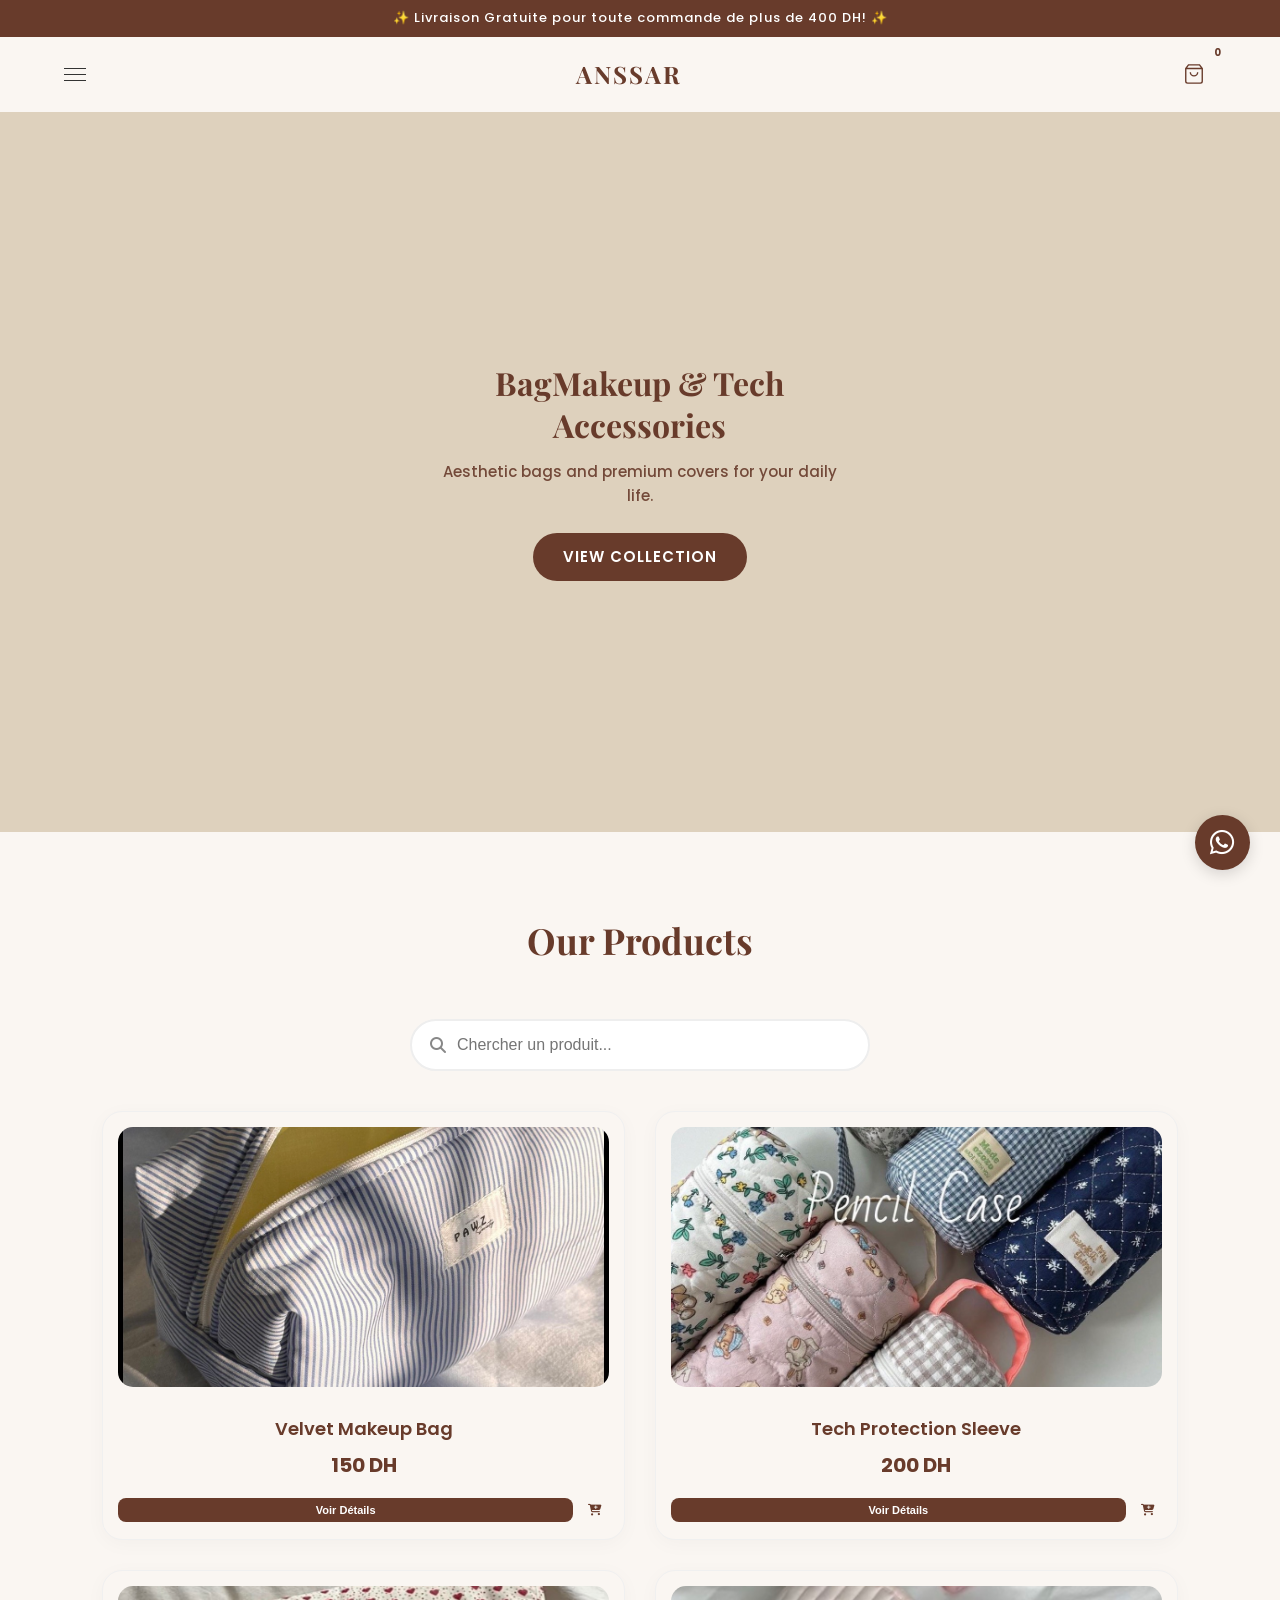
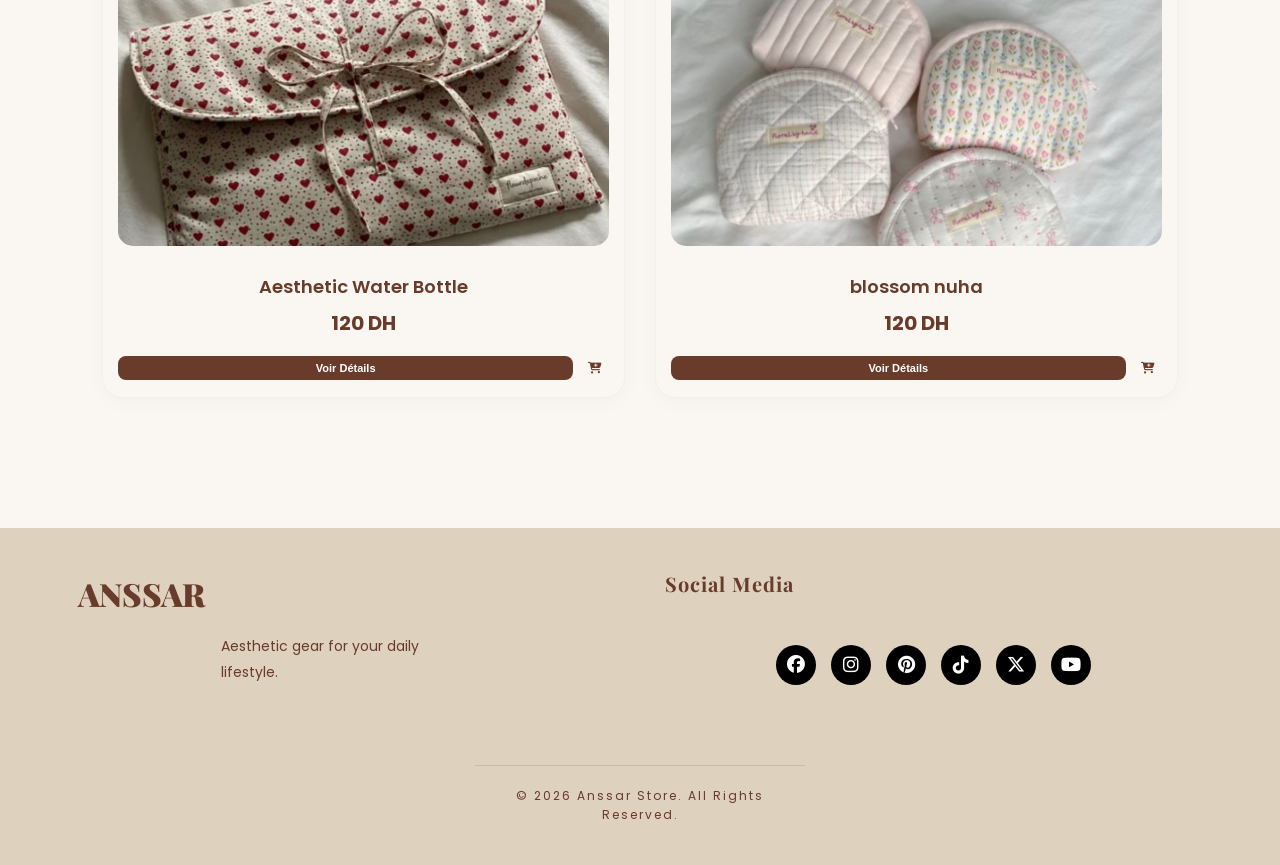
==== index.html @ c1b4f1a2 "Add files via upload" ====
<!DOCTYPE html>
<html lang="fr">
<head>
    <meta charset="UTF-8">
    <meta name="viewport" content="width=device-width, initial-scale=1.0">
    <title>Anssar Store</title>
    <link rel="stylesheet" href="style.css">
    <link rel="stylesheet" href="https://cdnjs.cloudflare.com/ajax/libs/font-awesome/6.5.1/css/all.min.css">
</head>
<body>
    <div class="promo-banner">
        <p>✨ Livraison Gratuite pour toute commande de plus de 400 DH! ✨</p>
    </div>
    <a href="https://wa.me/212650527938" class="whatsapp-float" target="_blank">
        <i class="fa-brands fa-whatsapp"></i>
    </a>

    <div id="overlay" class="cart-overlay" onclick="closeCart()"></div>

    <header class="header">
        <nav class="main-nav">
    <div class="nav-left">
        <button class="menu-toggle" id="menuBtn">
            <span></span>
            <span></span>
            <span></span>
        </button>
    </div>
    <div class="nav-center">
        <a href="#" class="logo">ANSSAR</a>
    </div>

    <div class="nav-right">
        <a href="#" class="cart-icon" id="cart-nav" onclick="openCart(); return false;">
    <svg viewBox="0 0 24 24">
        <path d="M6 2L3 6v14a2 2 0 002 2h14a2 2 0 002-2V6l-3-4H6zM3 6h18M16 10a4 4 0 01-8 0" />
    </svg>
    <span id="cart-count">0</span>
</a>
    </div>
</nav>

<div class="sidebar" id="sidebar">
    <button class="close-sidebar">&times;</button>
    <ul>
        <li><a href="#">Home</a></li>
        <li><a href="#">Shop</a></li>
        <li><a href="#">About</a></li>
        <li><a href="#">Contact</a></li>
    </ul>
</div>
    </header>

    <section id="home" class="hero">
        <div class="hero-content">
            <h1>BagMakeup & Tech Accessories</h1>
            <p>Aesthetic bags and premium covers for your daily life.</p>
            <a href="#products" class="btn-main">View Collection</a>
        </div>
    </section>
<section id="products">
    <h2 class="section-title">Our Products</h2>
    
    <div class="search-container">
        <i class="fa-solid fa-magnifying-glass"></i>
        <input type="text" id="searchInput" placeholder="Chercher un produit..." onkeyup="searchProducts()">
    </div>

    <div class="product-grid" id="main-products">
        </div>
</section>

    <div id="product-modal" class="modal">
        <div class="modal-content">
            <span class="close-modal" onclick="closeProductModal()">&times;</span>
            <div class="modal-body">
                <div class="product-gallery">
                    <img id="main-modal-img" src="" alt="Product Image">
                </div>
                <div class="product-details">
                    <div class="trust-badges">
    <div class="badge-item">
        <i class="fa-solid fa-truck-fast"></i>
        <span>Livraison Rapide</span>
    </div>
    <div class="badge-item">
        <i class="fa-solid fa-hand-holding-dollar"></i>
        <span>Paiement à la livraison</span>
    </div>
    <div class="badge-item">
        <i class="fa-solid fa-shield-halved"></i>
        <span>Qualité Garantie</span>
    </div>
</div>
                    <h2 id="modal-title"></h2>
                    <p class="modal-price" id="modal-price"></p>
                    <div class="size-selector">
    <p>Choisir la taille :</p>
    <div class="size-options">
        <button class="size-btn" onclick="selectSize('S', this)">S</button>
        <button class="size-btn" onclick="selectSize('M', this)">M</button>
        <button class="size-btn" onclick="selectSize('L', this)">L</button>
    </div>
    <span id="size-error">Veuillez choisir une taille avant d'ajouter.</span>
</div>
                    <p id="modal-desc" class="modal-desc"></p>
                    <button class="btn-buy" id="modal-add-btn">Add to Cart</button>
                </div>
            </div>
        </div>
    </div>

    <section id="cart-section">
        <div class="cart-container">
            <div class="cart-header">
                <h2>Votre Panier</h2>
                <button onclick="closeCart()" class="close-x-btn">&times;</button>
            </div>
            
            <div id="cart-items">
                <p class="cart-empty-msg">Votre panier est vide.</p>
            </div>
            
            <p class="total-text"><strong>Total: <span id="total-price">0</span> DH</strong></p>

            <button id="confirm-order-btn" onclick="showCheckoutForm()" style="display: none;">Confirmer la sélection</button>

            <div id="checkout-form-area" style="display: none;">
                <h3>Informations de Livraison</h3>
                <form id="order-form">
                    <div class="input-group">
                        <label> Nom Complet</label>
                        <input type="text" id="name" placeholder="Entrez votre nom complet" required>
                    </div>
                    <div class="input-group">
                        <label> Téléphone (WhatsApp)</label>
                        <input type="tel" id="phone" placeholder="Ex: 06XXXXXXXX" required>
                    </div>
                    <div class="input-group">
                        <label> Ville</label>
                        <input type="text" id="city" placeholder="Ex: Casablanca" required>
                    </div>
                    <div class="input-group">
                        <label> Adresse complète</label>
                        <textarea id="address" placeholder="N° maison, Quartier, Rue..." required></textarea>
                    </div>
                    <button type="submit" class="whatsapp-btn">Confirmer sur WhatsApp</button>
                </form>
            </div>
        </div>
    </section>

    <footer id="contact">
        <div class="footer-container">
            <div class="footer-info">
                <div class="logo">ANSSAR</div>
                <p>Aesthetic gear for your daily lifestyle.</p>
            </div>
            <div class="footer-social">
                <h4>Social Media</h4>
                <div class="social-icons-row">
                    <a href="#" target="_blank"><i class="fa-brands fa-facebook"></i></a>
                    <a href="#" target="_blank"><i class="fa-brands fa-instagram"></i></a>
                    <a href="#" target="_blank"><i class="fa-brands fa-pinterest"></i></a>
                    <a href="#" target="_blank"><i class="fa-brands fa-tiktok"></i></a>
                    <a href="#" target="_blank"><i class="fa-brands fa-x-twitter"></i></a>
                    <a href="#" target="_blank"><i class="fa-brands fa-youtube"></i></a>
                </div>
            </div>
        </div>
        <div class="footer-bottom">
            <p>&copy; 2026 Anssar Store. All Rights Reserved.</p>
        </div>
    </footer>

    <script src="script.js"></script>
</body>
</html>
---- style.css ----
/* ========== FONTS ========== */
@import url('https://fonts.googleapis.com/css2?family=Playfair+Display:wght@700&family=Poppins:wght@300;400;600&display=swap');

/* ========== VARIABLES ========== */
:root {
    --primary: #683B2B;
    --primary-dark: #4a2920;
    --accent: #D49E8D;
    --bg: #FAF6F2;
    --hero-bg: #DED1BD;
    --footer-bg: #b3b3b3;
}

/* ========== RESET & BASE ========== */
* {
    margin: 0;
    padding: 0;
    box-sizing: border-box;
}

html, body {
    width: 100%;
    max-width: 100vw;
    overflow-x: hidden;
    position: relative;
    -webkit-overflow-scrolling: touch;
}

body {
    font-family: 'Poppins', sans-serif;
    line-height: 1.6;
    background-color: var(--bg);
    color: var(--primary);
}

.no-scroll {
    overflow: hidden;
    height: 100vh;
}

.modal, .cart-overlay, #cart-section {
    position: fixed;
}

/* ========== NAVIGATION ========== */
nav, .main-nav {
    background-color: var(--bg);
    border: none;
}

.main-nav {
    display: flex;
    justify-content: space-between;
    align-items: center;
    padding: 15px 5%;
    position: sticky;
    top: 0;
    z-index: 1000;
    border-bottom: none;
    box-shadow: none;
}

.nav-left,
.nav-right {
    flex: 0 0 auto;
}
.nav-center {
    flex: 1;
    display: flex;
    justify-content: center;
}

.nav-center .logo,
.logo {
    font-family: 'Playfair Display', serif;
    font-size: 32px;
    font-weight: 900;
    color: var(--primary);
    letter-spacing: 0;
    text-transform: uppercase;
    text-decoration: none;
}

.nav-center .logo {
    font-size: 24px;
    font-weight: 700;
    letter-spacing: 2px;
}

nav ul {
    display: flex;
    list-style: none;
    align-items: center;
}

nav ul li {
    margin-left: 25px;
}

nav ul li a {
    text-decoration: none;
    color: var(--primary);
    font-weight: 500;
    transition: 0.3s;
    font-size: 15px;
}

nav ul li a:hover,
#cart-nav:hover {
    color: var(--accent);
}

#cart-nav {
    cursor: pointer;
}
#cart-nav:hover {
    opacity: 0.9;
}

.nav-right svg {
    stroke: #333;
    width: 24px;
    height: 24px;
    vertical-align: middle;
}

.menu-toggle {
    display: flex;
    flex-direction: column;
    gap: 5px;
    background: none;
    border: none;
    cursor: pointer;
}

.menu-toggle span {
    width: 22px;
    height: 1.2px;
    background: #333;
    transition: 0.3s;
}

.cart-icon {
    display: flex;
    align-items: center;
    justify-content: center;
    position: relative;
    background-color: transparent;
    width: 45px;
    height: 45px;
    border-radius: 50%;
    text-decoration: none;
    color: #333;
    transition: 0.3s;
}

.cart-icon svg {
    width: 22px;
    height: 22px;
    fill: none;
    stroke: var(--primary);
    stroke-width: 1.5;
}

.cart-icon img {
    width: 20px;
    height: auto;
}

#cart-count {
    position: absolute;
    top: -8px;
    right: -10px;
    background: transparent;
    color: var(--primary);
    font-size: 10px;
    font-weight: bold;
    min-width: 18px;
    height: 18px;
    padding: 0 4px;
    display: flex;
    justify-content: center;
    align-items: center;
    border-radius: 50%;
}

/* Sidebar */
.sidebar {
    position: fixed;
    top: 0;
    left: -100%;
    width: 250px;
    height: 100%;
    background: white;
    z-index: 2000;
    transition: 0.4s ease;
    padding: 50px 30px;
    box-shadow: 10px 0 30px rgba(0,0,0,0.05);
}

.sidebar.active {
    left: 0;
}

.close-sidebar {
    position: absolute;
    top: 15px;
    right: 15px;
    background: none;
    border: none;
    font-size: 28px;
    cursor: pointer;
    color: #333;
    line-height: 1;
    padding: 5px;
}

.close-sidebar:hover {
    color: var(--primary);
}

.sidebar ul {
    list-style: none;
}

.sidebar ul li {
    margin-bottom: 25px;
    margin-left: 0;
}

.sidebar ul li a {
    text-decoration: none;
    color: #333;
    font-size: 18px;
    font-weight: 500;
}

/* ========== HERO ========== */
.hero {
    height: 80vh;
    background-color: var(--hero-bg);
    display: flex;
    justify-content: center;
    align-items: center;
    text-align: center;
    color: white;
}

.hero h1 {
    font-family: 'Playfair Display', serif;
    font-size: 32px;
    color: var(--primary);
    max-width: 80%;
    margin: 0 auto 15px auto;
    line-height: 1.3;
}

.hero p {
    color: var(--primary);
    max-width: 85%;
    margin: 0 auto;
    font-size: 15px;
    font-weight: 500;
    opacity: 0.9;
}

.hero-content {
    text-align: center;
    max-width: 90%;
}

.btn-main {
    display: inline-block;
    padding: 12px 30px;
    background-color: var(--primary);
    color: white;
    border: none;
    border-radius: 50px;
    text-decoration: none;
    font-weight: 600;
    font-size: 15px;
    letter-spacing: 1px;
    margin-top: 25px;
    transition: 0.3s ease;
    text-transform: uppercase;
}

.btn-main:hover {
    background-color: var(--primary-dark);
    color: white;
    transform: translateY(-3px);
}

/* ========== PROMO BANNER ========== */
.promo-banner {
    background-color: var(--primary);
    color: white;
    text-align: center;
    padding: 8px 0;
    font-size: 13px;
    font-weight: 500;
    letter-spacing: 1px;
}

/* ========== SEARCH ========== */
.search-container {
    max-width: 500px;
    margin: 0 auto 40px;
    position: relative;
    padding: 0 20px;
}

.search-container input {
    width: 100%;
    padding: 15px 15px 15px 45px;
    border: 2px solid #eee;
    border-radius: 30px;
    outline: none;
    font-size: 16px;
    transition: 0.3s;
}

.search-container input:focus {
    border-color: #000;
}

.search-container i {
    position: absolute;
    left: 40px;
    top: 50%;
    transform: translateY(-50%);
    color: #888;
}

/* ========== PRODUCTS ========== */
#products {
    padding: 80px 8%;
    text-align: center;
}

.section-title {
    font-family: 'Playfair Display', serif;
    margin-bottom: 50px;
    font-size: 36px;
}

.product-grid {
    display: grid;
    grid-template-columns: repeat(2, 1fr);
    gap: 30px;
}

.product-card {
    position: relative;
    background: var(--bg);
    width: 100%;
    padding: 15px;
    border-radius: 20px;
    box-shadow: 0 4px 20px rgba(0, 0, 0, 0.03);
    transition: 0.4s ease;
    border: 1px solid #f0f0f0;
}

.product-card:hover {
    transform: translateY(-10px);
}

.product-card img {
    width: 100%;
    border-radius: 15px;
    height: 260px;
    object-fit: cover;
    cursor: pointer;
}

.product-card h3 {
    margin: 20px 0 5px;
    font-weight: 600;
    font-size: 18px;
}

.product-info {
    margin-top: 0;
}

.product-actions {
    display: flex;
    align-items: center;
    gap: 8px;
    margin-top: 10px;
}

.price {
    color: var(--primary);
    font-weight: 700;
    font-size: 20px;
    margin-bottom: 15px;
}

.btn-buy {
    display: block;
    width: 100%;
    border: none;
    background: var(--primary);
    color: white;
    padding: 12px;
    border-radius: 12px;
    font-weight: 600;
    cursor: pointer;
    transition: 0.3s;
}

.product-actions .btn-buy {
    flex: 1;
    padding: 6px 10px;
    font-size: 11px;
    border-radius: 8px;
}

.btn-buy:hover {
    background: var(--primary-dark);
}

.quick-add-cart {
    width: 28px;
    height: 28px;
    min-width: 28px;
    border-radius: 50%;
    background: transparent;
    color: var(--primary);
    border: none;
    cursor: pointer;
    display: flex;
    align-items: center;
    justify-content: center;
    font-size: 12px;
    transition: 0.3s;
    flex-shrink: 0;
}

.quick-add-cart:hover {
    background: rgba(104, 59, 43, 0.12);
    color: var(--primary-dark);
}

/* ========== SIZE SELECTOR ========== */
.size-selector {
    margin: 20px 0;
    text-align: left;
}

.size-options {
    display: flex;
    gap: 10px;
    margin-top: 10px;
}

.size-btn {
    width: 45px;
    height: 45px;
    border-radius: 50%;
    border: 1px solid #333;
    background: white;
    cursor: pointer;
    font-weight: 600;
    font-family: 'Poppins', sans-serif;
    transition: 0.3s;
}

.size-btn:hover {
    background: #f5f5f5;
}

.size-btn.selected {
    background: black;
    color: white;
}

#size-error {
    color: #e74c3c;
    font-size: 12px;
    display: none;
    margin-top: 8px;
}

/* ========== MODAL ========== */
.modal {
    display: none;
    position: fixed;
    z-index: 2000;
    left: 0;
    top: 0;
    width: 100%;
    height: 100%;
    background: rgba(0,0,0,0.6);
    backdrop-filter: blur(5px);
    justify-content: center;
    align-items: center;
}

.modal-content {
    background-color: var(--bg);
    margin: auto;
    padding: 30px;
    border-radius: 20px;
    width: 90%;
    max-width: 800px;
    position: relative;
    max-height: 90vh;
    overflow-y: auto;
}

.modal-body {
    display: flex;
    flex-wrap: wrap;
    gap: 30px;
}

.product-gallery {
    flex: 1;
    min-width: 250px;
}

.product-gallery img {
    width: 100%;
    border-radius: 15px;
    max-height: 400px;
    object-fit: cover;
}

.product-details {
    flex: 1.2;
    text-align: left;
}

.close-modal {
    position: absolute;
    right: 25px;
    top: 15px;
    font-size: 30px;
    cursor: pointer;
    color: #888;
}

.modal-price {
    font-size: 24px;
    color: var(--accent);
    font-weight: 700;
    margin: 10px 0;
}

.modal-desc {
    color: #666;
    margin-bottom: 25px;
    font-size: 15px;
    line-height: 1.8;
}

/* ========== CART ========== */
.cart-overlay {
    position: fixed;
    top: 0;
    left: 0;
    width: 100%;
    height: 100%;
    background: rgba(0,0,0,0.5);
    z-index: 1500;
    display: none;
    backdrop-filter: blur(4px);
}

#cart-section {
    position: fixed;
    top: 50%;
    left: 50%;
    transform: translate(-50%, -50%);
    z-index: 2000;
    width: 95%;
    max-width: 550px;
    display: none;
    max-height: 85vh;
    overflow-y: auto;
}

.cart-container {
    background: var(--bg);
    padding: 40px;
    border-radius: 30px;
    text-align: center;
    box-shadow: 0 30px 60px rgba(0,0,0,0.15);
    position: relative;
    width: 100%;
    max-width: 550px;
    margin: 0 auto;
    border: 1px solid rgba(0,0,0,0.08);
}

.close-x-btn {
    position: absolute;
    top: 20px;
    right: 20px;
    background: #eeeeee;
    border: none;
    width: 35px;
    height: 35px;
    border-radius: 50%;
    cursor: pointer;
    font-size: 20px;
    display: flex;
    justify-content: center;
    align-items: center;
    transition: 0.3s;
    line-height: 0;
    z-index: 10;
    color: var(--primary);
}

.close-x-btn:hover {
    background: #dddddd;
}

.cart-header {
    display: flex;
    justify-content: space-between;
    align-items: center;
    margin-bottom: 20px;
    position: relative;
}
.cart-header h2 {
    font-family: 'Playfair Display', serif;
    font-size: 22px;
    color: var(--primary);
}

#cart-items {
    margin: 25px 0;
    text-align: left;
}

.cart-empty-msg {
    color: var(--primary);
    opacity: 0.8;
    padding: 20px;
    text-align: center;
}

.cart-item {
    display: flex;
    justify-content: space-between;
    align-items: center;
    margin-bottom: 20px;
    padding-bottom: 15px;
    border-bottom: 1px solid rgba(0,0,0,0.1);
    text-align: left;
}

.item-info {
    display: flex;
    align-items: center;
    gap: 15px;
}

.cart-img-small {
    width: 65px;
    height: 65px;
    object-fit: cover;
    border-radius: 12px;
    border: 1px solid #eee;
}

.cart-item .item-details span {
    display: block;
    font-weight: 600;
    font-size: 15px;
    color: var(--primary);
}

.cart-item .item-details b {
    color: var(--primary-dark);
    font-size: 14px;
}

.remove-btn {
    background: #fff5f5;
    border: none;
    color: transparent;
    width: 35px;
    height: 35px;
    border-radius: 50%;
    cursor: pointer;
    font-size: 16px;
    transition: 0.3s;
    display: flex;
    justify-content: center;
    align-items: center;
}

.remove-btn:hover {
    background: transparent;
    color: var(--primary-dark);
    transform: scale(1.1);
}

.total-text {
    font-size: 22px;
    margin: 20px 0;
    color: var(--primary);
    border-top: 2px dashed rgba(0,0,0,0.15);
    padding-top: 15px;
}

.total-text span {
    color: var(--primary-dark);
    font-weight: 800;
}

#confirm-order-btn {
    width: 100%;
    padding: 16px;
    background: var(--primary);
    color: white;
    border: none;
    border-radius: 12px;
    font-weight: 600;
    cursor: pointer;
    font-size: 16px;
    transition: 0.3s;
}

#confirm-order-btn:hover {
    background: var(--primary-dark);
    color: white;
    transform: translateY(-2px);
}

/* ========== CHECKOUT FORM ========== */
#checkout-form-area {
    margin-top: 30px;
    text-align: left;
    border-top: 1px solid rgba(0,0,0,0.1);
    padding-top: 20px;
}

.input-group {
    margin-bottom: 20px;
}

.input-group label {
    display: block;
    font-size: 14px;
    font-weight: 600;
    color: #555;
    margin-bottom: 8px;
    margin-left: 4px;
}

.input-group input,
.input-group textarea {
    width: 100%;
    padding: 14px;
    border: 1.5px solid #eee;
    border-radius: 12px;
    background: #fafafa;
    font-family: inherit;
    font-size: 15px;
    transition: 0.3s;
}

.input-group input:focus,
.input-group textarea:focus {
    outline: none;
    border-color: var(--primary);
    background: #fff;
    box-shadow: 0 0 0 4px rgba(212, 163, 163, 0.1);
}

.cart-container .input-group label {
    color: var(--primary);
}
.cart-container .input-group input,
.cart-container .input-group textarea {
    background: #fff;
    border-color: rgba(0,0,0,0.15);
}

.whatsapp-btn {
    width: 100%;
    padding: 18px;
    background: #25D366;
    color: white;
    border: none;
    border-radius: 15px;
    font-size: 17px;
    font-weight: 700;
    cursor: pointer;
    margin-top: 10px;
    box-shadow: 0 10px 20px rgba(37, 211, 102, 0.2);
    transition: 0.3s;
}

.whatsapp-btn:hover {
    transform: translateY(-3px);
    box-shadow: 0 15px 25px rgba(37, 211, 102, 0.3);
}

/* ========== WHATSAPP FLOAT ========== */
.whatsapp-float {
    position: fixed;
    bottom: 30px;
    right: 30px;
    background-color: var(--primary);
    color: white;
    border-radius: 50%;
    width: 55px;
    height: 55px;
    display: flex;
    justify-content: center;
    align-items: center;
    font-size: 28px;
    box-shadow: 0 4px 15px rgba(0,0,0,0.15);
    z-index: 1000;
    transition: all 0.3s ease;
    text-decoration: none;
}

.whatsapp-float:hover {
    transform: translateY(-5px);
    background-color: var(--primary-dark);
}

/* ========== TRUST BADGES ========== */
.trust-badges {
    display: flex;
    justify-content: space-between;
    align-items: flex-start;
    margin-top: 20px;
    padding-top: 15px;
    border-top: 1px solid #eee;
    gap: 10px;
}

.badge-item {
    flex: 1;
    display: flex;
    flex-direction: column;
    align-items: center;
    text-align: center;
}

.badge-item span {
    font-size: 10px;
    line-height: 1.2;
    margin-top: 5px;
    color: #666;
    font-weight: 500;
    white-space: nowrap;
}

/* ========== FOOTER ========== */
footer {
    width: 100%;
    display: flex;
    flex-direction: column;
    align-items: center;
    justify-content: center;
    text-align: center;
    padding: 40px 15px;
    margin-top: 50px;
    background-color: var(--hero-bg);
    color: var(--primary);
}

footer p {
    margin: 10px auto;
    width: 100%;
    max-width: 90%;
}

.footer-container {
    display: grid;
    grid-template-columns: repeat(auto-fit, minmax(200px, 1fr));
    gap: 50px;
    text-align: left;
    width: 100%;
    max-width: 90%;
}

.footer-info p {
    margin-top: 15px;
    font-size: 14px;
    line-height: 1.8;
    color: var(--primary);
    max-width: 250px;
}

.footer-contact h4,
.footer-social h4 {
    font-family: 'Playfair Display', serif;
    font-size: 20px;
    margin-bottom: 25px;
    letter-spacing: 1px;
    border-bottom: none;
    display: inline-block;
    color: var(--primary);
}

.footer-contact p,
.footer-social p {
    font-size: 15px;
    margin-bottom: 12px;
}

.footer-contact a,
.footer-social a {
    color: var(--primary);
    text-decoration: none;
    font-weight: 600;
}

.social-links,
.social-icons,
.social-icons-row {
    display: flex;
    justify-content: center;
    gap: 15px;
    margin: 20px 0;
}

.social-icons-row a {
    text-decoration: none;
    background-color: #000;
    color: #fff;
    width: 40px;
    height: 40px;
    border-radius: 50%;
    display: flex;
    justify-content: center;
    align-items: center;
    font-size: 18px;
    transition: 0.3s ease;
}

.social-icons-row a:hover {
    background-color: var(--primary);
    transform: translateY(-5px);
}

.social-links a {
    color: var(--primary);
    text-decoration: none;
    font-size: 14px;
    padding: 8px 15px;
    border: 1px solid rgba(0,0,0,0.2);
    border-radius: 5px;
    transition: 0.3s;
}

.social-links a:hover {
    background: var(--primary);
    color: var(--hero-bg);
}

.footer-bottom {
    text-align: center;
    margin-top: 60px;
    padding-top: 20px;
    border-top: 1px solid rgba(0,0,0,0.1);
    font-size: 12px;
    color: var(--primary);
    letter-spacing: 2px;
}

.footer {
    display: flex;
    flex-direction: column;
    align-items: center;
    justify-content: center;
    text-align: center;
    width: 100%;
    padding: 20px 0;
}

footer p {
    margin: 0 auto;
    max-width: 90%;
}

/* ========== TOAST ========== */
.toast-msg {
    position: fixed;
    bottom: 25px;
    left: 50%;
    transform: translateX(-50%);
    background: rgba(0, 0, 0, 0.9);
    color: white;
    padding: 12px 30px;
    border-radius: 50px;
    font-size: 14px;
    font-weight: 500;
    z-index: 9999;
    box-shadow: 0 10px 20px rgba(0,0,0,0.2);
    animation: fadeInUp 0.4s ease-out;
}

/* ========== ANIMATIONS ========== */
@keyframes slideUp {
    from { opacity: 0; transform: translateY(30px); }
    to { opacity: 1; transform: translateY(0); }
}

@keyframes fadeInUp {
    from { opacity: 0; transform: translate(-50%, 30px); }
    to { opacity: 1; transform: translate(-50%, 0); }
}

@keyframes shake {
    0%, 100% { transform: scale(1); }
    25% { transform: rotate(5deg) scale(1.1); }
    75% { transform: rotate(-5deg) scale(1.1); }
}

/* ========== RESPONSIVE ========== */
@media (max-width: 768px) {
    .modal-body {
        flex-direction: column;
        align-items: center;
    }
    .footer-container {
        grid-template-columns: 1fr;
        text-align: center;
    }
    #cart-section {
        width: 90%;
        max-width: none;
        padding: 10px;
    }
    .modal-content {
        width: 95%;
        padding: 20px;
        border-radius: 15px;
    }
    .product-grid {
        display: grid;
        grid-template-columns: repeat(2, 1fr);
        gap: 15px;
        padding: 10px;
    }
    .promo-banner p {
        font-size: 12px;
        padding: 5px;
    }
    .main-nav {
        flex-wrap: wrap;
        gap: 10px;
    }
    .hero h1 {
        font-size: 24px;
    }
    .hero p {
        font-size: 14px;
    }
}

@media (max-width: 600px) {
    .product-grid {
        grid-template-columns: 1fr;
    }
    .search-container {
        max-width: 100%;
        padding: 0 10px;
        margin-bottom: 20px;
    }
    .search-container input {
        padding: 12px 12px 12px 40px;
        font-size: 14px;
    }
    .search-container i {
        left: 25px;
    }
    .product-card {
        padding: 10px;
        border-radius: 12px;
    }
    .btn-buy {
        width: 100%;
        padding: 10px;
        font-size: 14px;
    }
}

@media (max-width: 480px) {
    .toast-msg {
        width: 80%;
        text-align: center;
    }
    .main-nav {
        gap: 10px;
    }
    .cart-icon {
        font-size: 13px;
        padding: 5px 10px;
    }
}
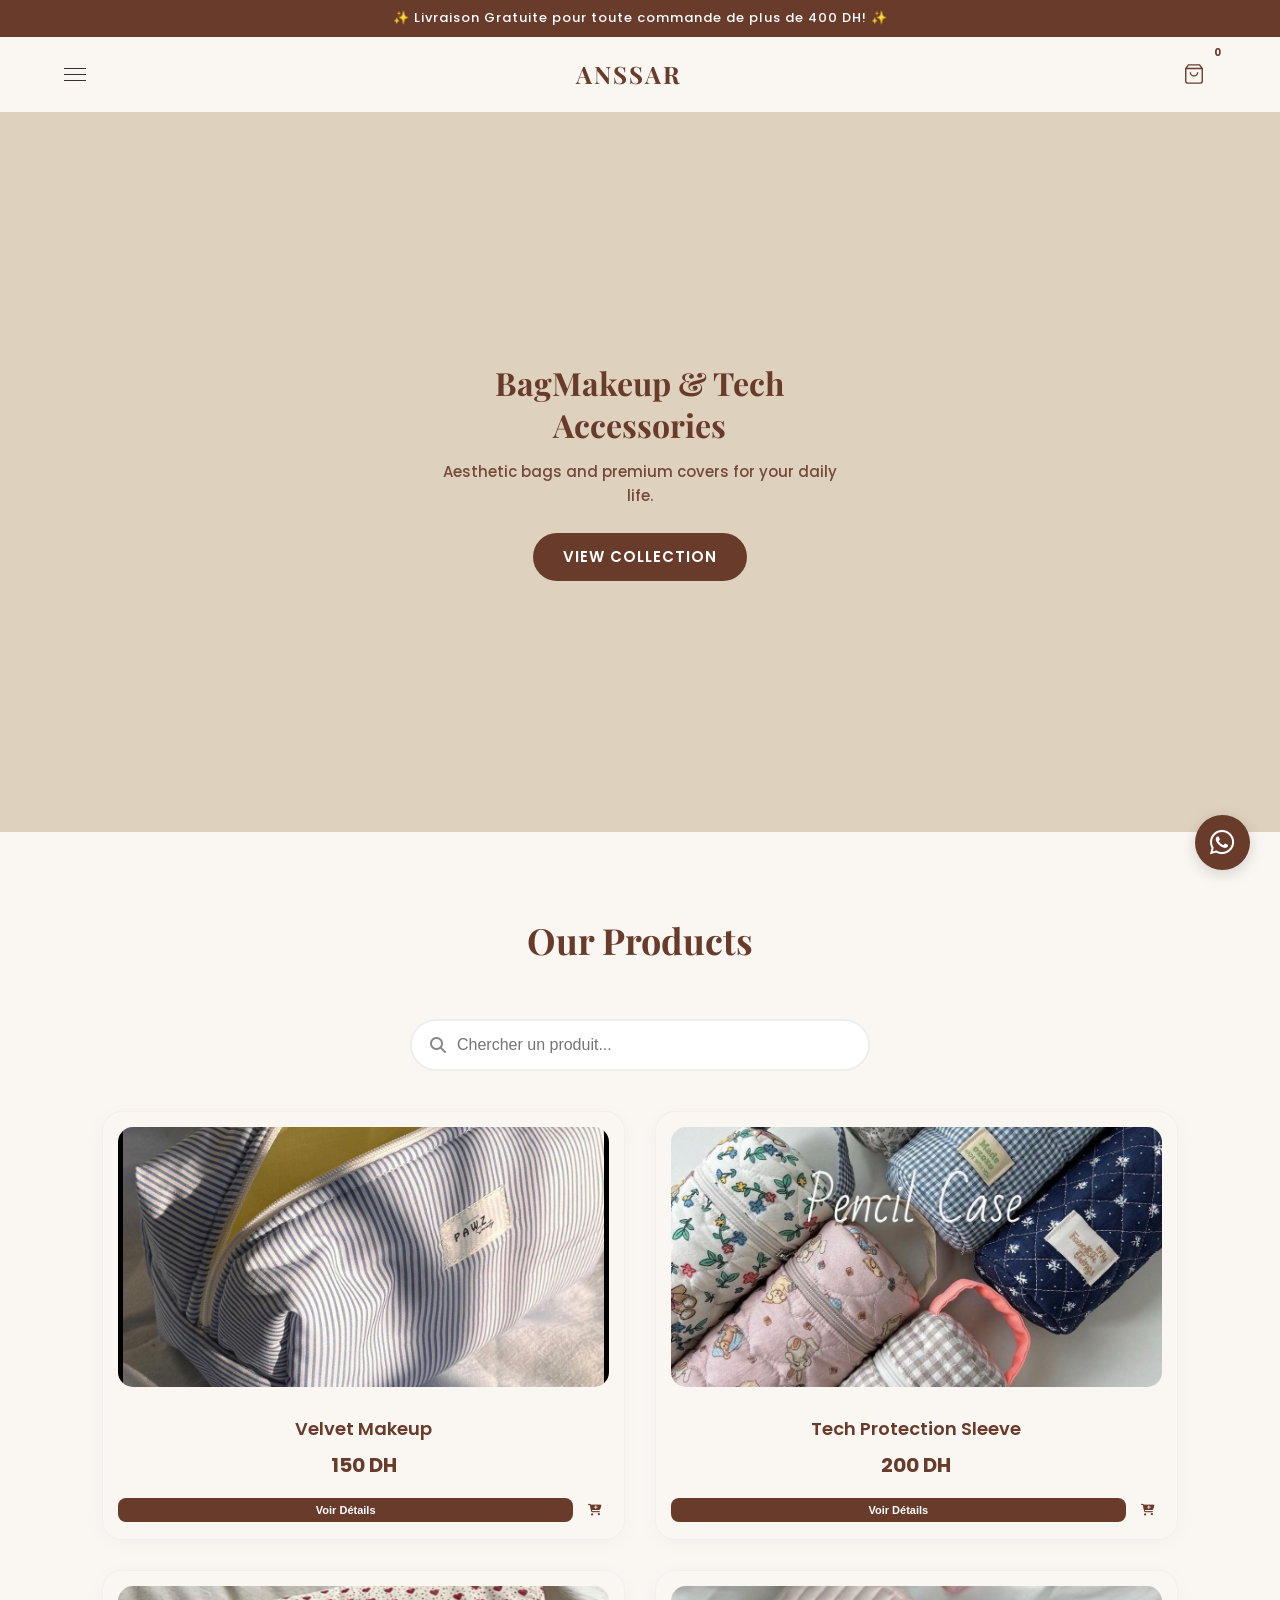
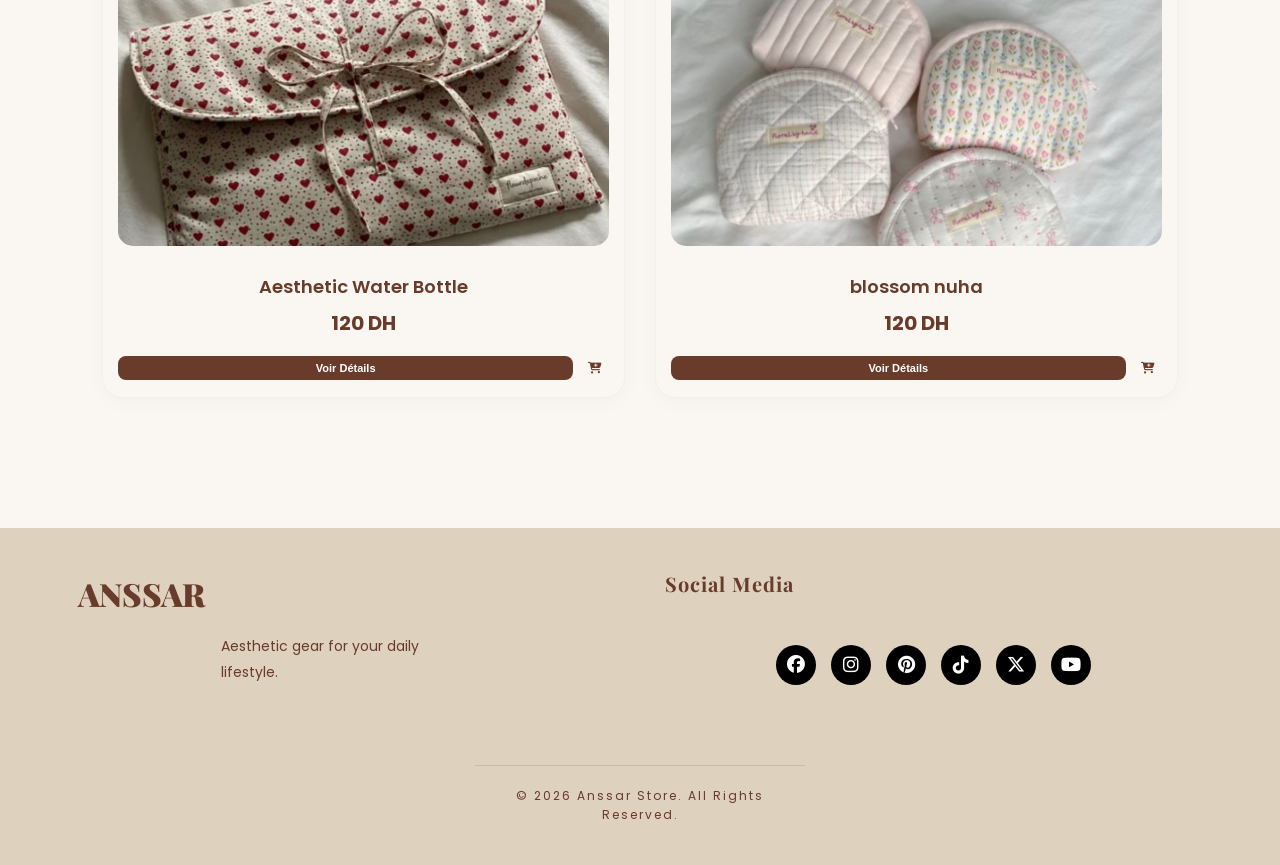
==== commit 0b8d5f2c: "Update index.html" ====
--- a/index.html
+++ b/index.html
@@ -75,7 +75,10 @@
             <span class="close-modal" onclick="closeProductModal()">&times;</span>
             <div class="modal-body">
                 <div class="product-gallery">
-                    <img id="main-modal-img" src="" alt="Product Image">
+                    <div class="product-gallery-main">
+                        <img id="main-modal-img" src="" alt="Product Image">
+                    </div>
+                    <div class="product-gallery-thumbs" id="modal-gallery-scroll"></div>
                 </div>
                 <div class="product-details">
                     <div class="trust-badges">
--- a/style.css
+++ b/style.css
@@ -597,8 +597,8 @@
 
 .close-x-btn {
     position: absolute;
-    top: 20px;
-    right: 20px;
+    top: 15px;
+    right: 15px;
     background: #eeeeee;
     border: none;
     width: 35px;
@@ -621,10 +621,11 @@
 
 .cart-header {
     display: flex;
-    justify-content: space-between;
+    justify-content: center;
     align-items: center;
     margin-bottom: 20px;
     position: relative;
+    padding-right: 35px; /*espace de x */
 }
 .cart-header h2 {
     font-family: 'Playfair Display', serif;
@@ -681,9 +682,9 @@
 }
 
 .remove-btn {
-    background: #fff5f5;
+    background: transparent;
     border: none;
-    color: transparent;
+    color: #683B2B;
     width: 35px;
     height: 35px;
     border-radius: 50%;
@@ -696,7 +697,7 @@
 }
 
 .remove-btn:hover {
-    background: transparent;
+    background: rgba(104, 59, 43, 0.12);
     color: var(--primary-dark);
     transform: scale(1.1);
 }
@@ -705,7 +706,7 @@
     font-size: 22px;
     margin: 20px 0;
     color: var(--primary);
-    border-top: 2px dashed rgba(0,0,0,0.15);
+    border-top: 1px solid rgba(0,0,0,0.1);
     padding-top: 15px;
 }
 
@@ -739,6 +740,14 @@
     text-align: left;
     border-top: 1px solid rgba(0,0,0,0.1);
     padding-top: 20px;
+}
+
+#checkout-form-area h3 {
+    text-align: center;
+    margin-bottom: 24px;
+    font-family: 'Playfair Display', serif;
+    font-size: 18px;
+    color: var(--primary);
 }
 
 .input-group {
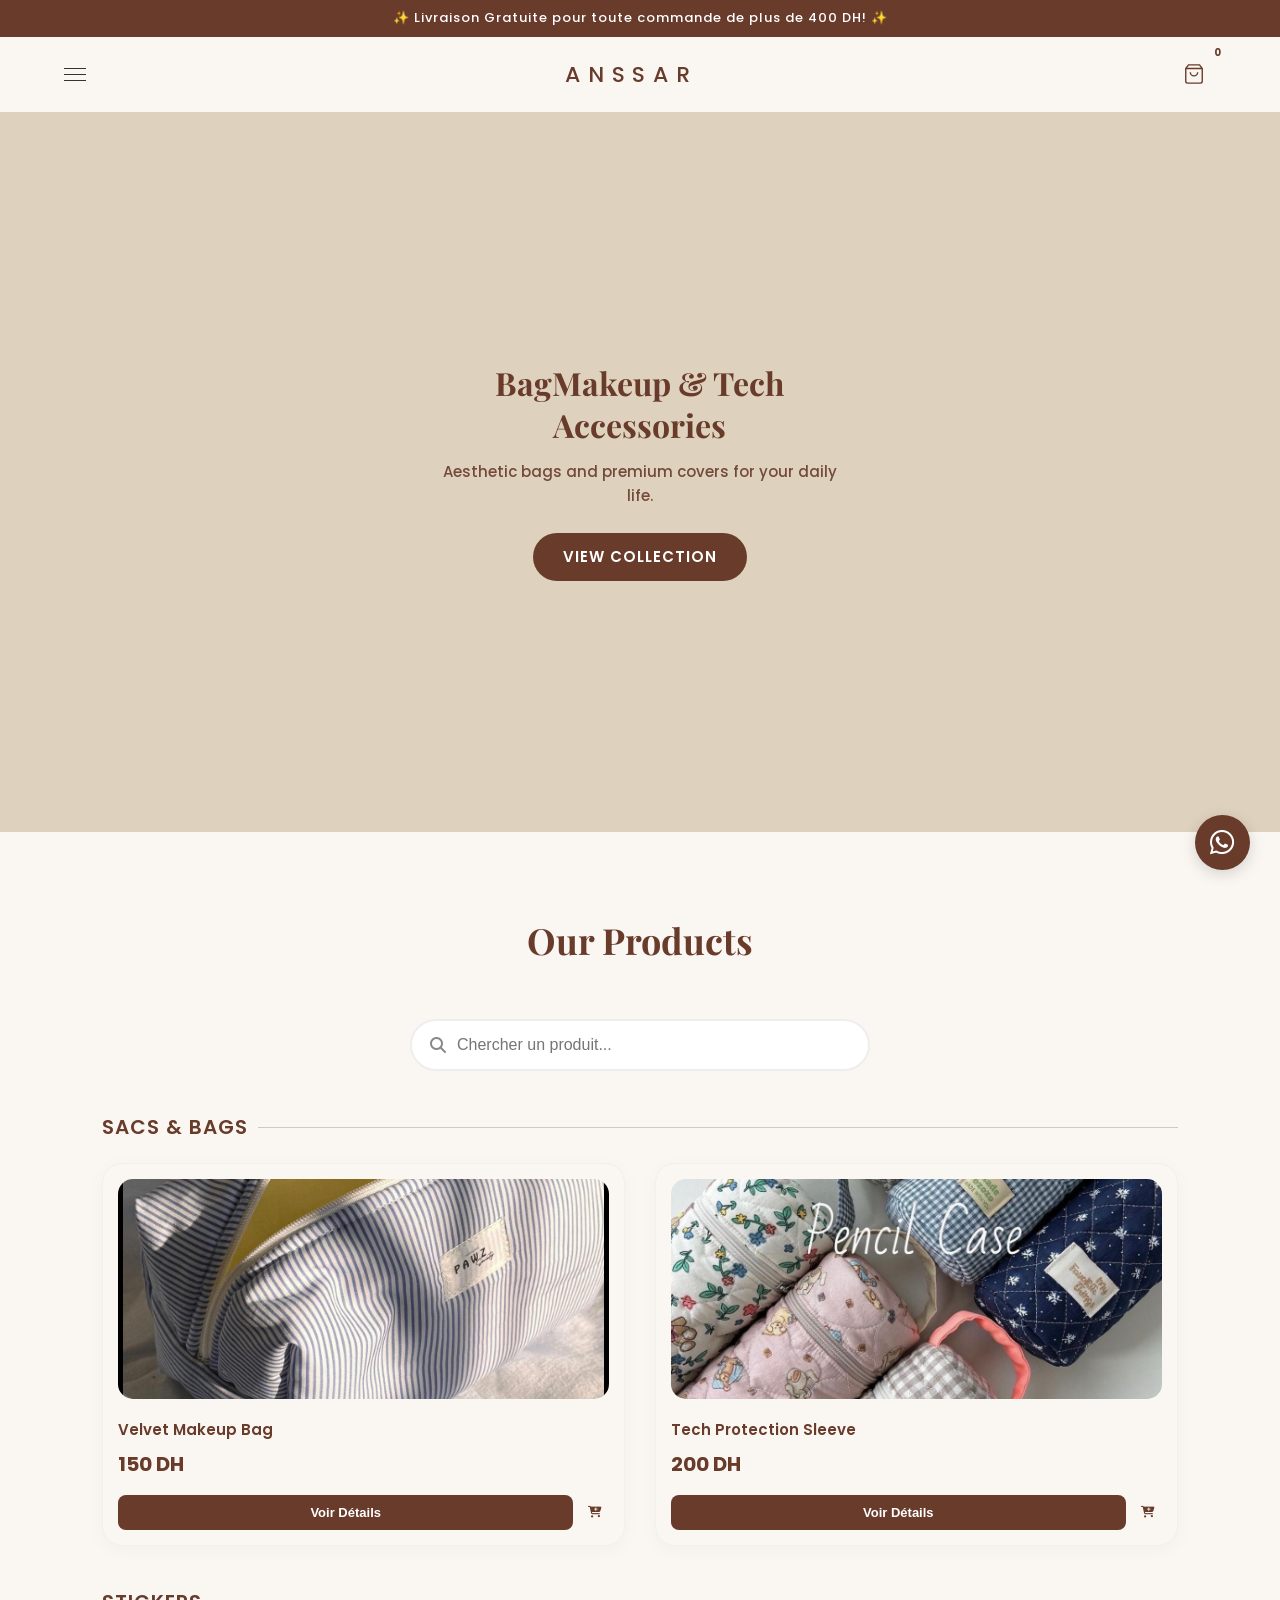
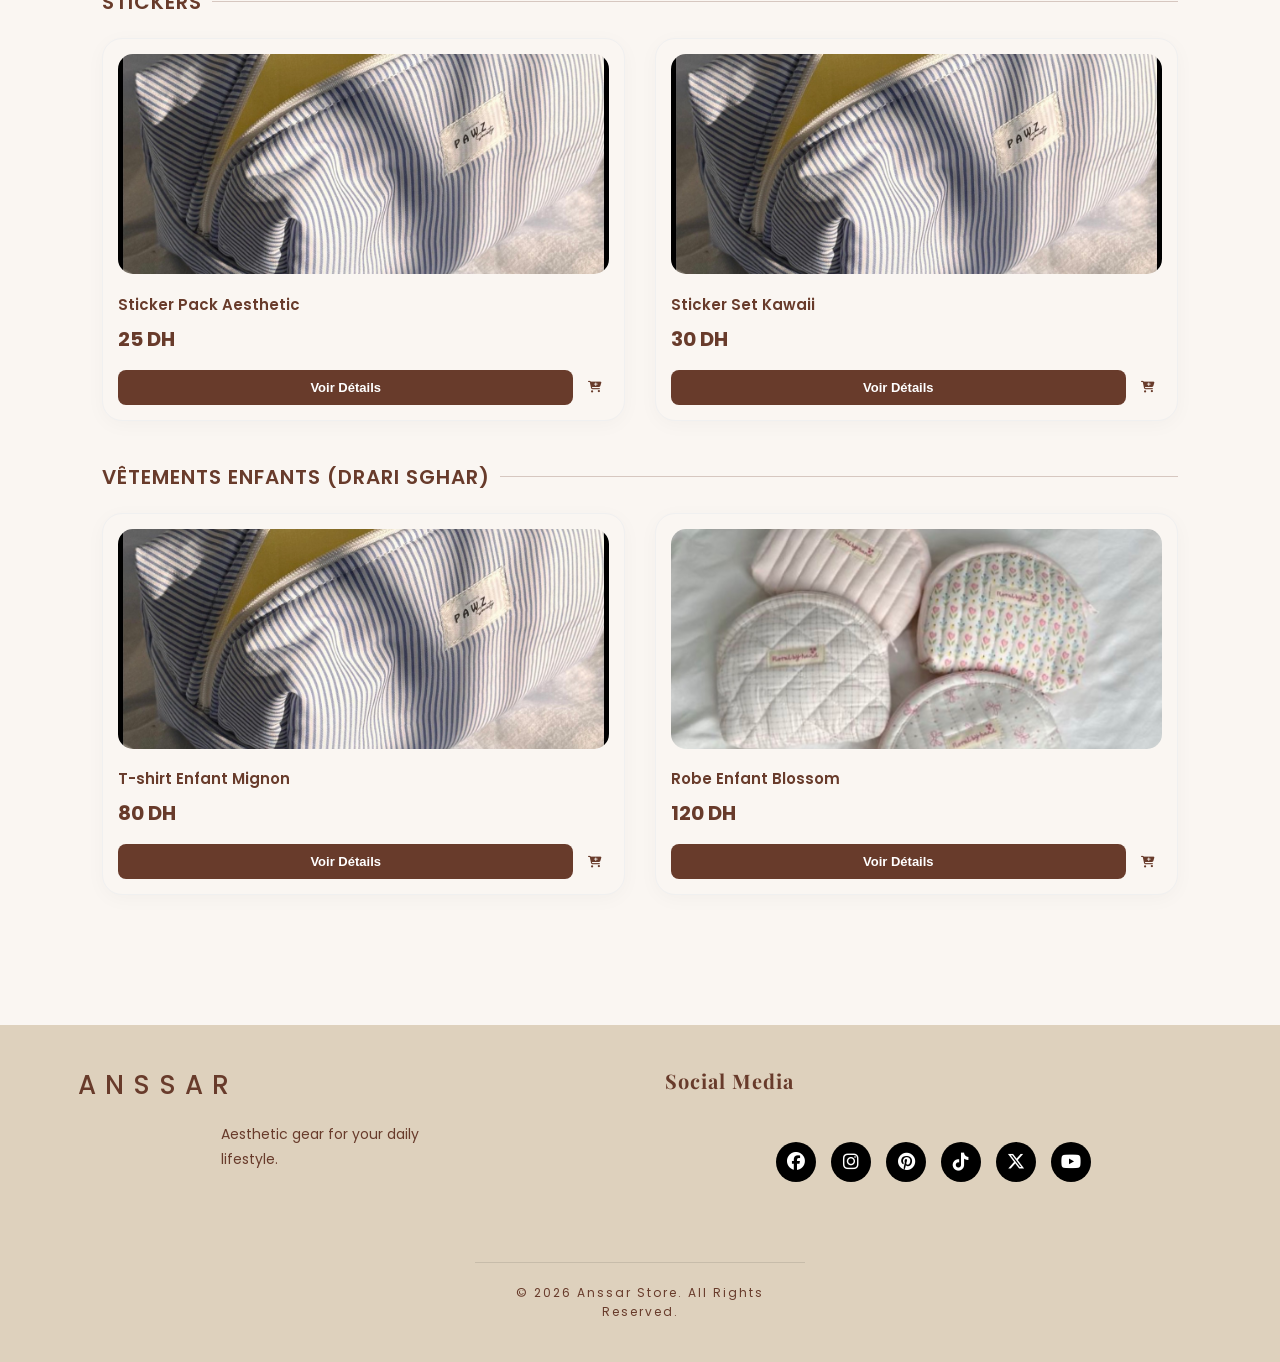
==== commit 74ad7b82: "Update index.html" ====
--- a/index.html
+++ b/index.html
@@ -43,10 +43,9 @@
 <div class="sidebar" id="sidebar">
     <button class="close-sidebar">&times;</button>
     <ul>
-        <li><a href="#">Home</a></li>
-        <li><a href="#">Shop</a></li>
-        <li><a href="#">About</a></li>
-        <li><a href="#">Contact</a></li>
+        <li><a href="#home">Home</a></li>
+        <li><a href="#products">Shop</a></li>
+        <li><a href="#contact">Contact</a></li>
     </ul>
 </div>
     </header>
@@ -59,20 +58,31 @@
         </div>
     </section>
 <section id="products">
-    <h2 class="section-title">Our Products</h2>
+    <h2 class="section-title" id="products-title">Our Products</h2>
     
     <div class="search-container">
         <i class="fa-solid fa-magnifying-glass"></i>
         <input type="text" id="searchInput" placeholder="Chercher un produit..." onkeyup="searchProducts()">
     </div>
 
-    <div class="product-grid" id="main-products">
-        </div>
+    <div class="category-section" id="section-bags">
+        <h3 class="category-title">Sacs & Bags</h3>
+        <div class="product-grid" id="grid-bags"></div>
+    </div>
+
+    <div class="category-section" id="section-stickers">
+        <h3 class="category-title">Stickers</h3>
+        <div class="product-grid" id="grid-stickers"></div>
+    </div>
+
+    <div class="category-section" id="section-kids">
+        <h3 class="category-title">Vêtements Enfants (Drari Sghar)</h3>
+        <div class="product-grid" id="grid-kids"></div>
+    </div>
 </section>
 
     <div id="product-modal" class="modal">
         <div class="modal-content">
-            <span class="close-modal" onclick="closeProductModal()">&times;</span>
             <div class="modal-body">
                 <div class="product-gallery">
                     <div class="product-gallery-main">
@@ -81,6 +91,18 @@
                     <div class="product-gallery-thumbs" id="modal-gallery-scroll"></div>
                 </div>
                 <div class="product-details">
+                    <h2 id="modal-title"></h2>
+                    <p class="modal-price" id="modal-price"></p>
+                    <div class="size-selector">
+    <p>Choisir la taille :</p>
+    <div class="size-options">
+        <button class="size-btn" onclick="selectSize('S', this)">S</button>
+        <button class="size-btn" onclick="selectSize('M', this)">M</button>
+        <button class="size-btn" onclick="selectSize('L', this)">L</button>
+    </div>
+    <span id="size-error">Veuillez choisir une taille avant d'ajouter.</span>
+</div>
+                    <p id="modal-desc" class="modal-desc"></p>
                     <div class="trust-badges">
     <div class="badge-item">
         <i class="fa-solid fa-truck-fast"></i>
@@ -95,18 +117,6 @@
         <span>Qualité Garantie</span>
     </div>
 </div>
-                    <h2 id="modal-title"></h2>
-                    <p class="modal-price" id="modal-price"></p>
-                    <div class="size-selector">
-    <p>Choisir la taille :</p>
-    <div class="size-options">
-        <button class="size-btn" onclick="selectSize('S', this)">S</button>
-        <button class="size-btn" onclick="selectSize('M', this)">M</button>
-        <button class="size-btn" onclick="selectSize('L', this)">L</button>
-    </div>
-    <span id="size-error">Veuillez choisir une taille avant d'ajouter.</span>
-</div>
-                    <p id="modal-desc" class="modal-desc"></p>
                     <button class="btn-buy" id="modal-add-btn">Add to Cart</button>
                 </div>
             </div>
--- a/style.css
+++ b/style.css
@@ -72,19 +72,18 @@
 
 .nav-center .logo,
 .logo {
-    font-family: 'Playfair Display', serif;
-    font-size: 32px;
-    font-weight: 900;
-    color: var(--primary);
-    letter-spacing: 0;
+    font-family: 'Poppins', sans-serif;
+    font-size: 26px;
+    font-weight: 500;
+    color: var(--primary);
+    letter-spacing: 0.35em;
     text-transform: uppercase;
     text-decoration: none;
 }
 
 .nav-center .logo {
-    font-size: 24px;
-    font-weight: 700;
-    letter-spacing: 2px;
+    font-size: 22px;
+    margin-left: 6px;
 }
 
 nav ul {
@@ -338,10 +337,56 @@
     text-align: center;
 }
 
+.product-detail-main {
+    padding: 80px 8%;
+}
+
+.product-detail-main .modal-body {
+    align-items: flex-start;
+}
+
+.product-detail-main .product-details {
+    text-align: left;
+    width: 100%;
+    max-width: 520px;
+    margin: 0 auto;
+}
+
 .section-title {
     font-family: 'Playfair Display', serif;
     margin-bottom: 50px;
     font-size: 36px;
+}
+
+.category-section {
+    margin-top: 40px;
+    text-align: left;
+}
+
+.category-title {
+    font-size: 20px;
+    font-weight: 600;
+    margin: 0 0 20px;
+    text-transform: uppercase;
+    letter-spacing: 1px;
+    color: var(--primary);
+    display: flex;
+    align-items: center;
+    gap: 10px;
+}
+
+.category-title::after {
+    content: "";
+    flex: 1;
+    height: 1px;
+    background: rgba(104, 59, 43, 0.25);
+}
+
+.category-empty {
+    color: #999;
+    font-size: 14px;
+    text-align: center;
+    padding: 20px 0;
 }
 
 .product-grid {
@@ -368,15 +413,16 @@
 .product-card img {
     width: 100%;
     border-radius: 15px;
-    height: 260px;
+    height: 220px;
+    min-height: 220px;
     object-fit: cover;
-    cursor: pointer;
 }
 
 .product-card h3 {
-    margin: 20px 0 5px;
+    margin: 12px 0 8px;
     font-weight: 600;
-    font-size: 18px;
+    font-size: 15px;
+    line-height: 1.4;
 }
 
 .product-info {
@@ -403,7 +449,7 @@
     border: none;
     background: var(--primary);
     color: white;
-    padding: 12px;
+    padding: 12px 14px;
     border-radius: 12px;
     font-weight: 600;
     cursor: pointer;
@@ -412,8 +458,8 @@
 
 .product-actions .btn-buy {
     flex: 1;
-    padding: 6px 10px;
-    font-size: 11px;
+    padding: 10px 14px;
+    font-size: 13px;
     border-radius: 8px;
 }
 
@@ -500,13 +546,14 @@
 
 .modal-content {
     background-color: var(--bg);
-    margin: auto;
-    padding: 30px;
-    border-radius: 20px;
-    width: 90%;
-    max-width: 800px;
+    margin: 0;
+    padding: 20px 16px 24px;
+    border-radius: 0;
+    width: 100%;
+    max-width: none;
     position: relative;
-    max-height: 90vh;
+    height: 100%;
+    max-height: 100vh;
     overflow-y: auto;
 }
 
@@ -519,13 +566,59 @@
 .product-gallery {
     flex: 1;
     min-width: 250px;
-}
-
-.product-gallery img {
-    width: 100%;
+    display: flex;
+    flex-direction: column;
+    gap: 15px;
+}
+
+.product-gallery-main {
+    width: 100%;
+    height: 320px;
+    min-height: 320px;
     border-radius: 15px;
-    max-height: 400px;
+    overflow: hidden;
+    background: #f5f5f5;
+}
+
+.product-gallery-main img,
+#main-modal-img {
+    width: 100%;
+    height: 100%;
     object-fit: cover;
+}
+
+.product-gallery-thumbs {
+    display: flex;
+    gap: 10px;
+    overflow-x: auto;
+    padding: 5px 0;
+    max-height: 85px;
+}
+
+.product-gallery-thumbs::-webkit-scrollbar {
+    height: 6px;
+}
+
+.product-gallery-thumbs::-webkit-scrollbar-thumb {
+    background: rgba(104, 59, 43, 0.4);
+    border-radius: 3px;
+}
+
+.modal-thumb {
+    flex-shrink: 0;
+    width: 70px;
+    height: 70px;
+    object-fit: cover;
+    border-radius: 10px;
+    cursor: pointer;
+    border: 2px solid transparent;
+    transition: 0.2s;
+}
+
+.modal-thumb:hover,
+.modal-thumb.active {
+    border-color: var(--primary);
+    opacity: 1;
 }
 
 .product-details {
@@ -625,7 +718,7 @@
     align-items: center;
     margin-bottom: 20px;
     position: relative;
-    padding-right: 35px; /*espace de x */
+    padding-right: 35px; /* espace pour le X */
 }
 .cart-header h2 {
     font-family: 'Playfair Display', serif;
@@ -684,7 +777,7 @@
 .remove-btn {
     background: transparent;
     border: none;
-    color: #683B2B;
+    color: #4a2920;
     width: 35px;
     height: 35px;
     border-radius: 50%;
@@ -697,7 +790,7 @@
 }
 
 .remove-btn:hover {
-    background: rgba(104, 59, 43, 0.12);
+    background: transparent;
     color: var(--primary-dark);
     transform: scale(1.1);
 }
@@ -846,6 +939,10 @@
     padding-top: 15px;
     border-top: 1px solid #eee;
     gap: 10px;
+}
+
+.product-details .btn-buy {
+    margin-top: 24px;
 }
 
 .badge-item {
@@ -1044,9 +1141,7 @@
         padding: 10px;
     }
     .modal-content {
-        width: 95%;
-        padding: 20px;
-        border-radius: 15px;
+        padding: 16px 12px 24px;
     }
     .product-grid {
         display: grid;
@@ -1092,8 +1187,8 @@
     }
     .btn-buy {
         width: 100%;
-        padding: 10px;
-        font-size: 14px;
+        padding: 14px;
+        font-size: 15px;
     }
 }
 
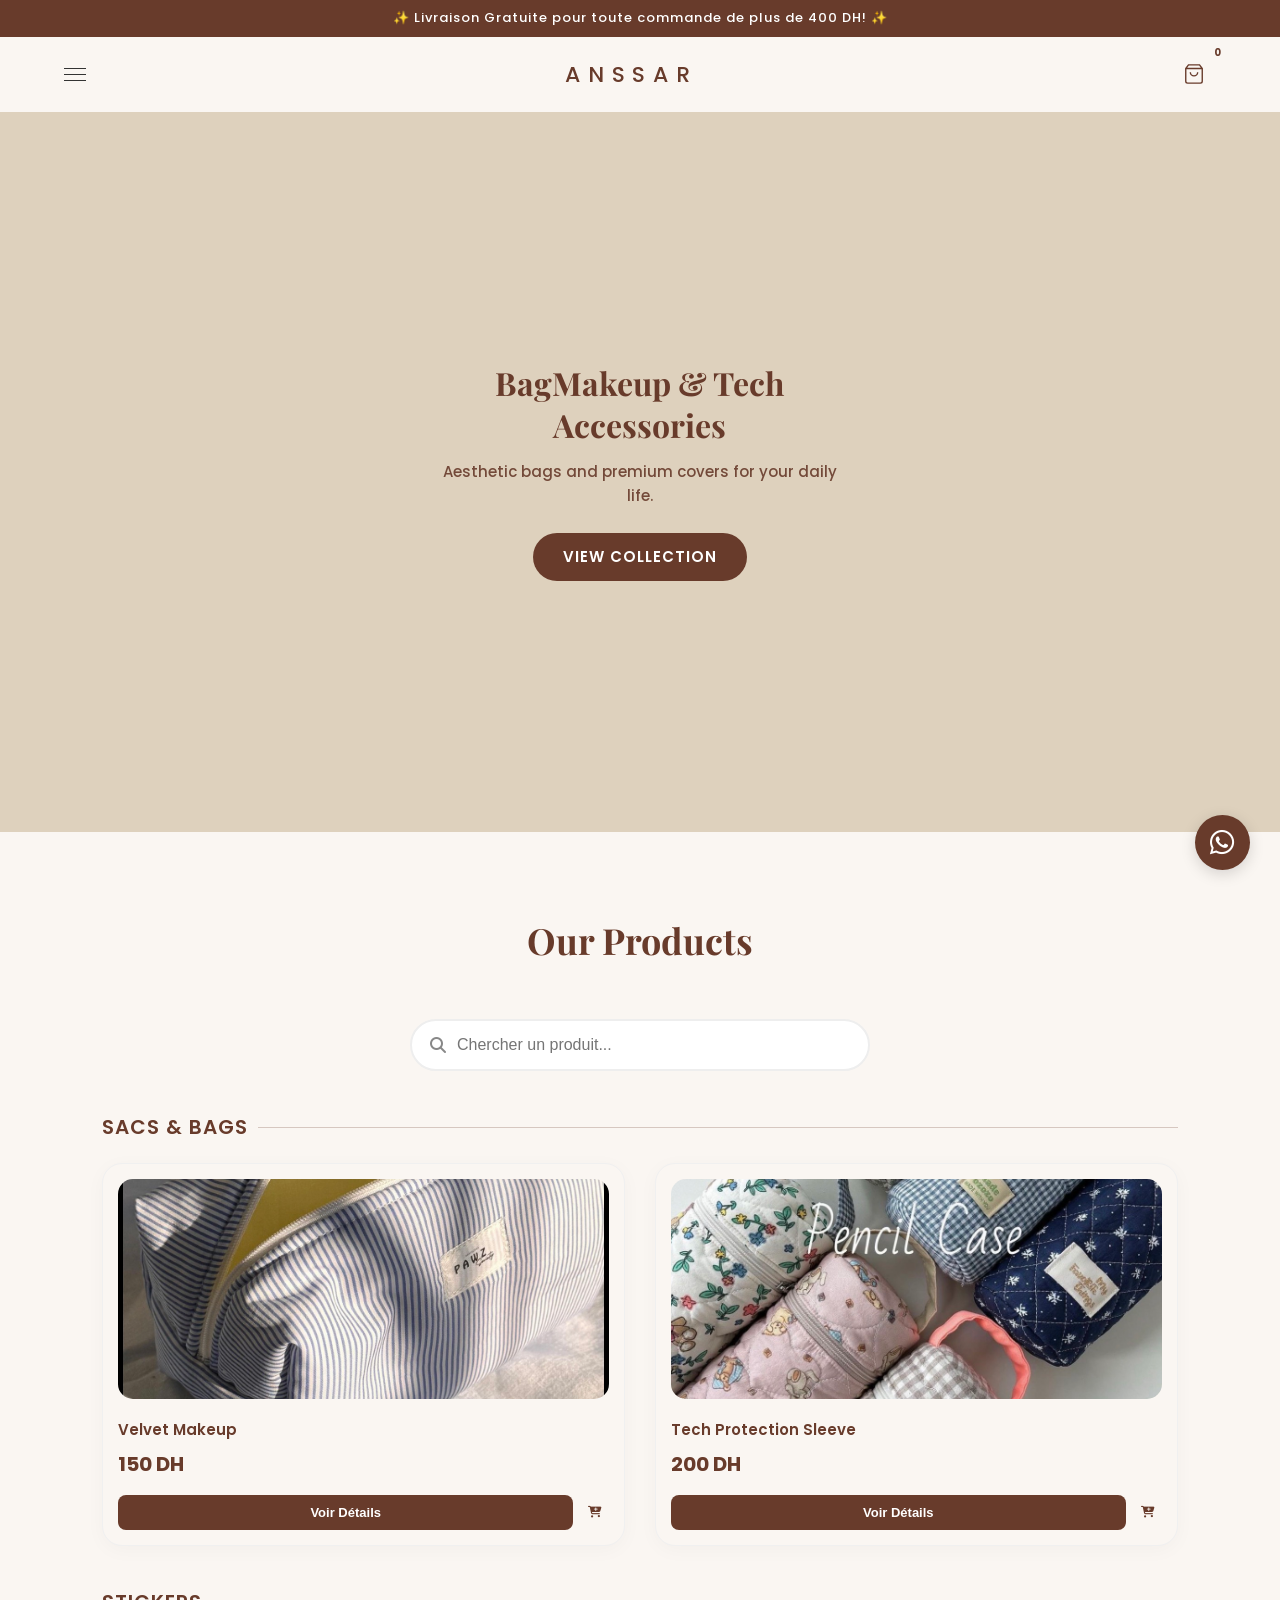
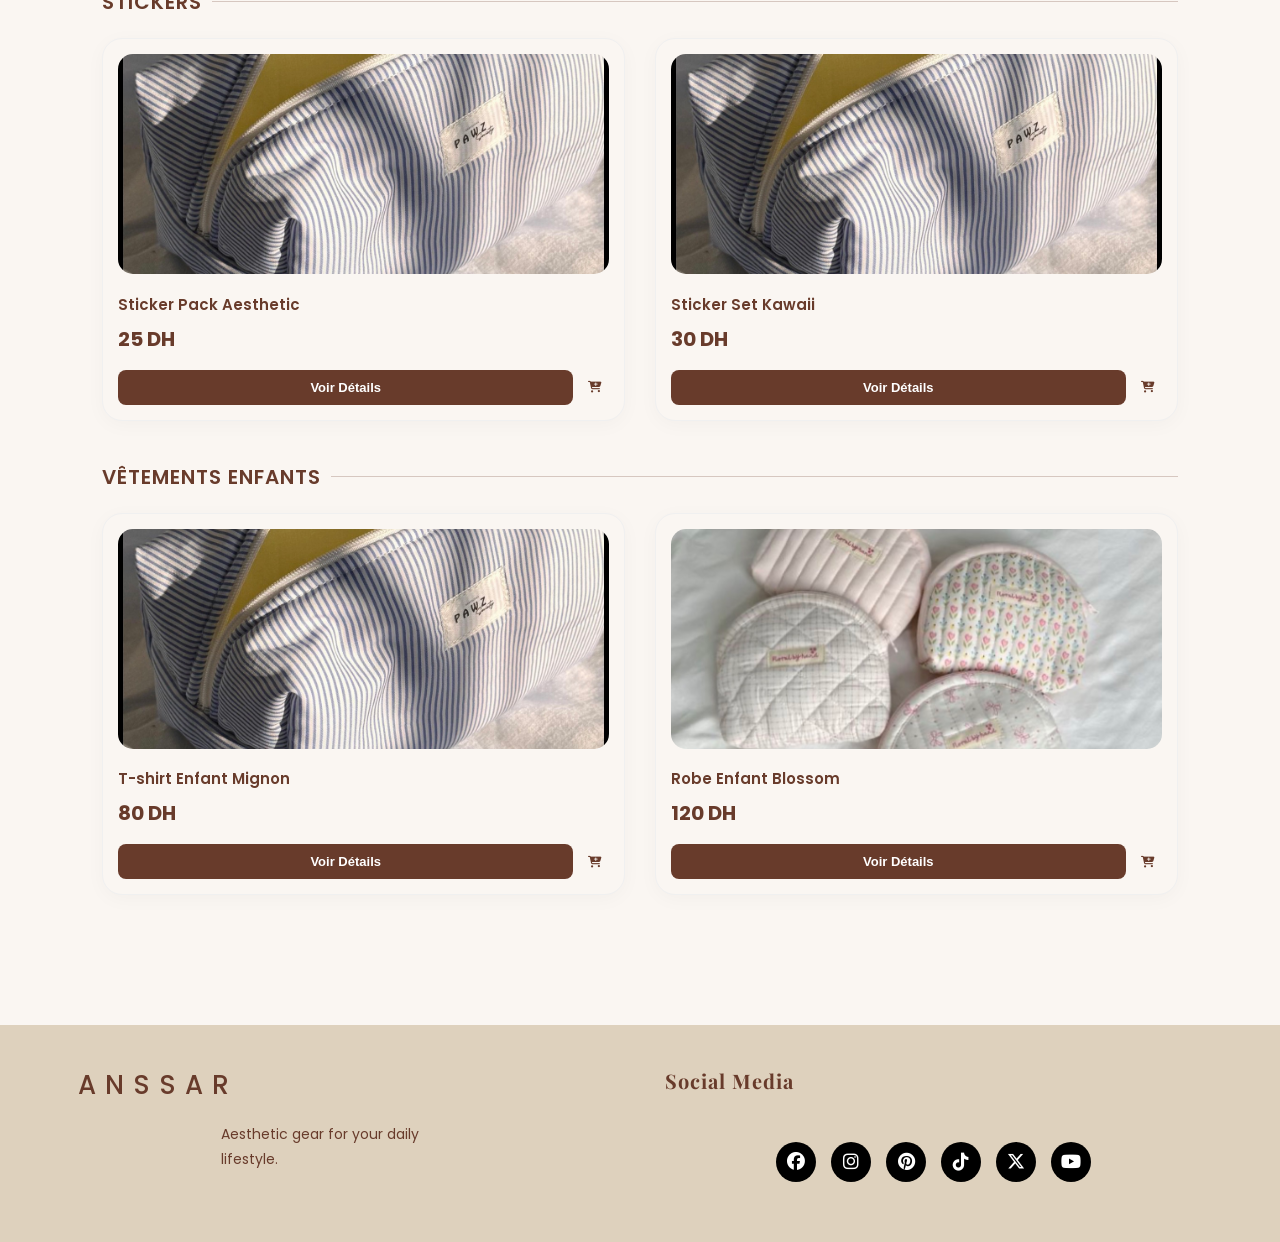
==== commit c277404b: "Update index.html" ====
--- a/index.html
+++ b/index.html
@@ -76,7 +76,7 @@
     </div>
 
     <div class="category-section" id="section-kids">
-        <h3 class="category-title">Vêtements Enfants (Drari Sghar)</h3>
+        <h3 class="category-title">Vêtements Enfants</h3>
         <div class="product-grid" id="grid-kids"></div>
     </div>
 </section>
@@ -157,7 +157,7 @@
                         <label> Adresse complète</label>
                         <textarea id="address" placeholder="N° maison, Quartier, Rue..." required></textarea>
                     </div>
-                    <button type="submit" class="whatsapp-btn">Confirmer sur WhatsApp</button>
+                    <button type="button" class="confirm-order-submit-btn" onclick="sendOrder()">Confirmer ma commande</button>
                 </form>
             </div>
         </div>
@@ -181,11 +181,9 @@
                 </div>
             </div>
         </div>
-        <div class="footer-bottom">
-            <p>&copy; 2026 Anssar Store. All Rights Reserved.</p>
-        </div>
+        
     </footer>
 
-    <script src="script.js"></script>
+    <script type="module" src="script.js"></script>
 </body>
 </html>
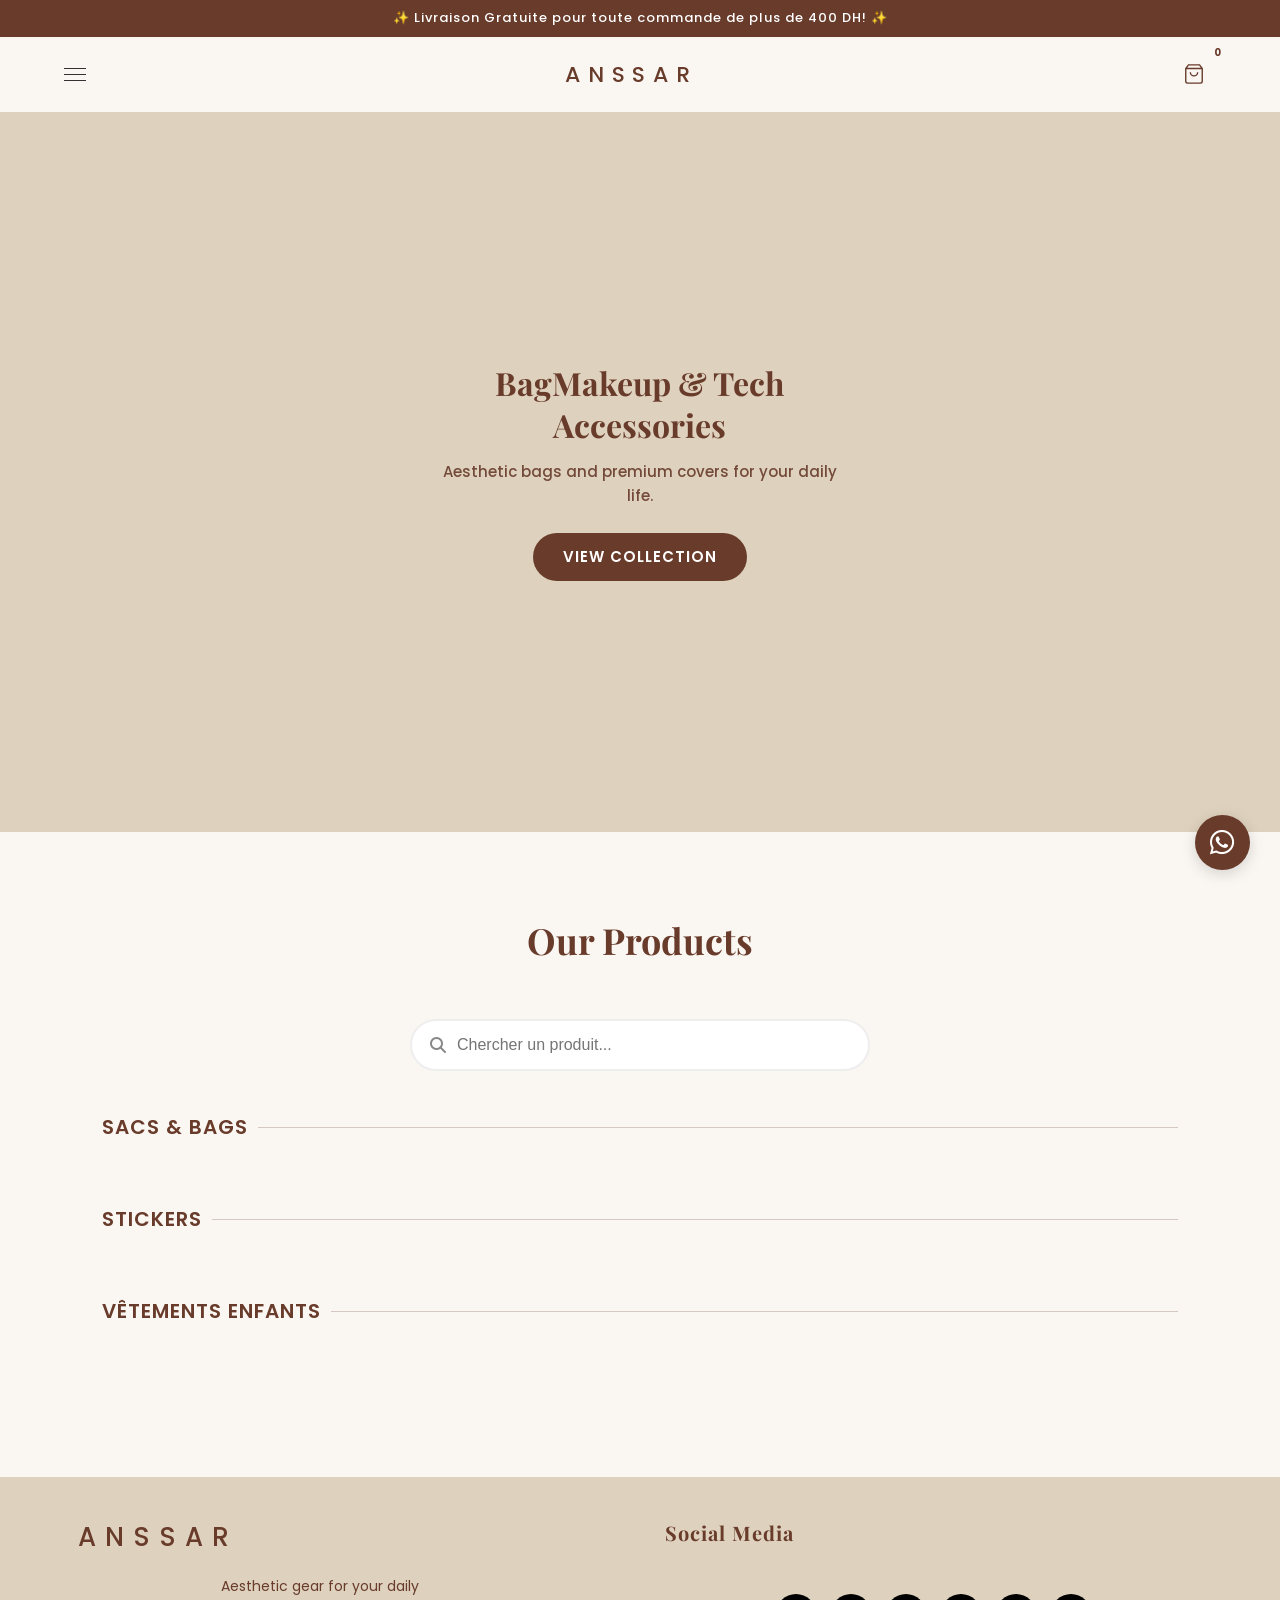
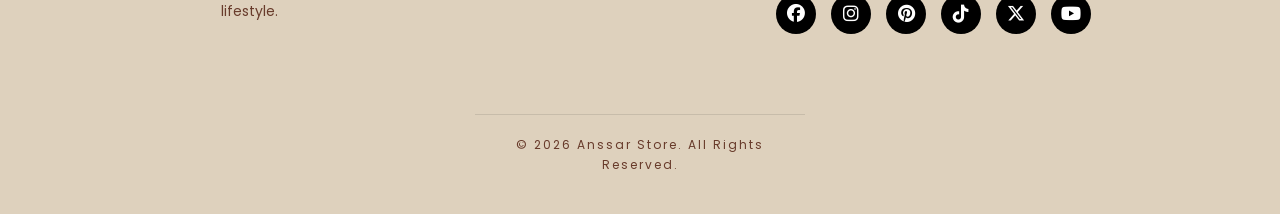
==== commit 90911e1d: "Update index.html" ====
--- a/index.html
+++ b/index.html
@@ -181,7 +181,9 @@
                 </div>
             </div>
         </div>
-        
+        <div class="footer-bottom">
+            <p>&copy; 2026 Anssar Store. All Rights Reserved.</p>
+        </div>
     </footer>
 
     <script type="module" src="script.js"></script>
--- a/style.css
+++ b/style.css
@@ -502,13 +502,14 @@
 }
 
 .size-btn {
-    width: 45px;
-    height: 45px;
+    width: 38px;
+    height: 38px;
     border-radius: 50%;
-    border: 1px solid #333;
+    border: 1px solid rgba(0,0,0,0.3);
     background: white;
     cursor: pointer;
     font-weight: 600;
+    font-size: 13px;
     font-family: 'Poppins', sans-serif;
     transition: 0.3s;
 }
@@ -518,8 +519,9 @@
 }
 
 .size-btn.selected {
-    background: black;
+    background: var(--primary);
     color: white;
+    border-color: var(--primary);
 }
 
 #size-error {
@@ -690,15 +692,15 @@
 
 .close-x-btn {
     position: absolute;
-    top: 15px;
-    right: 15px;
+    top: 8px;
+    right: 12px;
     background: #eeeeee;
     border: none;
-    width: 35px;
-    height: 35px;
+    width: 28px;
+    height: 28px;
     border-radius: 50%;
     cursor: pointer;
-    font-size: 20px;
+    font-size: 16px;
     display: flex;
     justify-content: center;
     align-items: center;
@@ -718,7 +720,7 @@
     align-items: center;
     margin-bottom: 20px;
     position: relative;
-    padding-right: 35px; /* espace pour le X */
+    padding-right: 28px;
 }
 .cart-header h2 {
     font-family: 'Playfair Display', serif;
@@ -885,24 +887,23 @@
     border-color: rgba(0,0,0,0.15);
 }
 
-.whatsapp-btn {
-    width: 100%;
-    padding: 18px;
-    background: #25D366;
+.confirm-order-submit-btn {
+    width: 100%;
+    padding: 16px;
+    background: var(--primary);
     color: white;
     border: none;
-    border-radius: 15px;
-    font-size: 17px;
-    font-weight: 700;
+    border-radius: 12px;
+    font-size: 16px;
+    font-weight: 600;
     cursor: pointer;
     margin-top: 10px;
-    box-shadow: 0 10px 20px rgba(37, 211, 102, 0.2);
     transition: 0.3s;
 }
 
-.whatsapp-btn:hover {
-    transform: translateY(-3px);
-    box-shadow: 0 15px 25px rgba(37, 211, 102, 0.3);
+.confirm-order-submit-btn:hover {
+    background: var(--primary-dark);
+    transform: translateY(-2px);
 }
 
 /* ========== WHATSAPP FLOAT ========== */
@@ -1205,3 +1206,84 @@
         padding: 5px 10px;
     }
 }
+
+/* ========== ORDER SUCCESS MODAL ========== */
+.order-success-box {
+    position: fixed;
+    inset: 0;
+    background: rgba(0,0,0,0.6);
+    display: none;
+    align-items: center;
+    justify-content: center;
+    z-index: 3000;
+}
+
+.order-success-card {
+    background: #ffffff;
+    padding: 30px 24px;
+    border-radius: 18px;
+    max-width: 380px;
+    width: 90%;
+    text-align: center;
+    box-shadow: 0 20px 40px rgba(0,0,0,0.15);
+}
+
+.order-success-card h3 {
+    font-family: 'Poppins', sans-serif;
+    font-size: 20px;
+    font-weight: 600;
+    margin-bottom: 10px;
+    color: var(--primary);
+}
+
+.order-success-card p {
+    margin: 4px 0;
+    color: #555;
+    font-size: 14px;
+}
+
+.order-success-card .order-id {
+    margin: 14px auto 18px;
+    padding: 10px 16px;
+    border-radius: 12px;
+    background: #faf6f2;
+    font-weight: 700;
+    letter-spacing: 1px;
+    color: var(--primary-dark);
+    word-break: break-all;
+}
+
+.order-success-whatsapp-btn {
+    display: block;
+    width: 100%;
+    padding: 14px 24px;
+    border-radius: 12px;
+    border: none;
+    background: var(--primary);
+    color: #fff;
+    font-weight: 700;
+    font-size: 16px;
+    cursor: pointer;
+    transition: 0.2s;
+    margin-top: 8px;
+}
+
+.order-success-whatsapp-btn:hover {
+    background: var(--primary-dark);
+}
+
+.order-success-close {
+    padding: 10px 20px;
+    border-radius: 999px;
+    border: none;
+    background: var(--primary);
+    color: #fff;
+    font-weight: 600;
+    cursor: pointer;
+    font-size: 14px;
+    transition: 0.2s;
+}
+
+.order-success-close:hover {
+    background: var(--primary-dark);
+}
